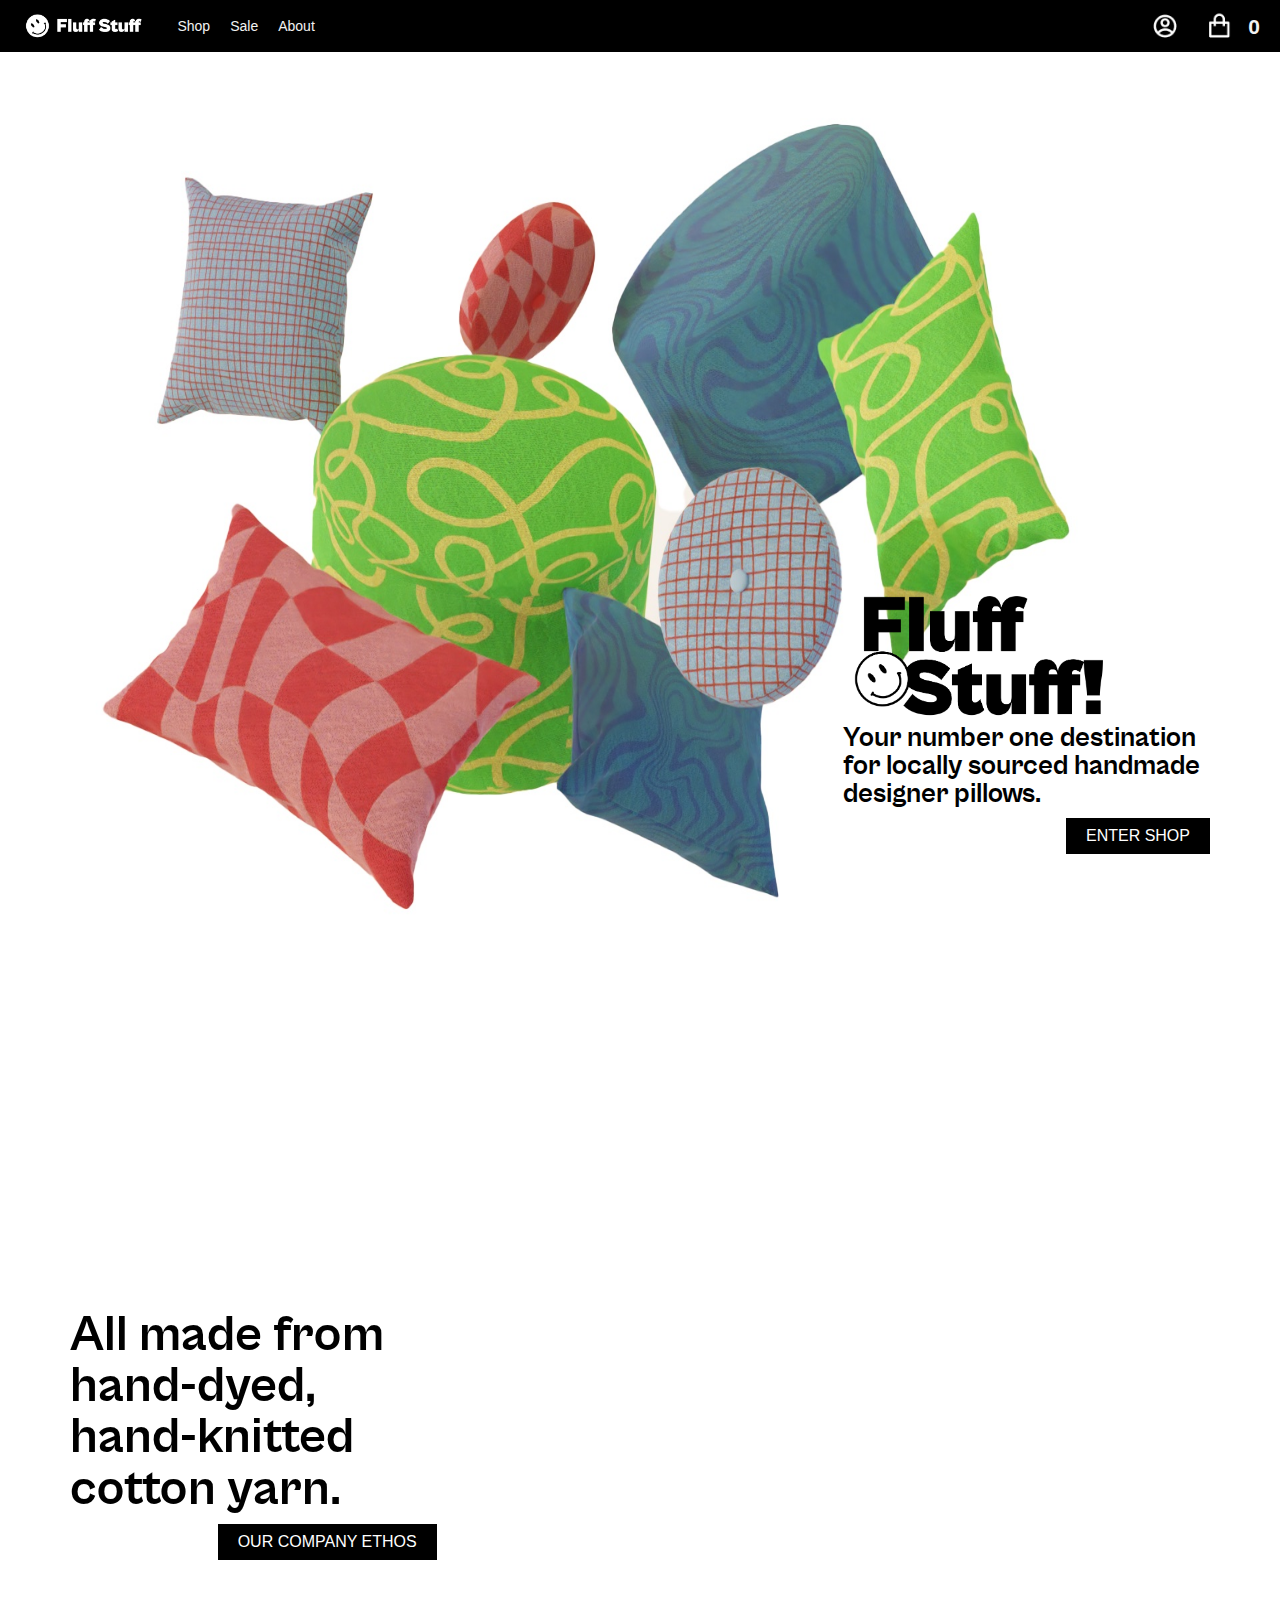
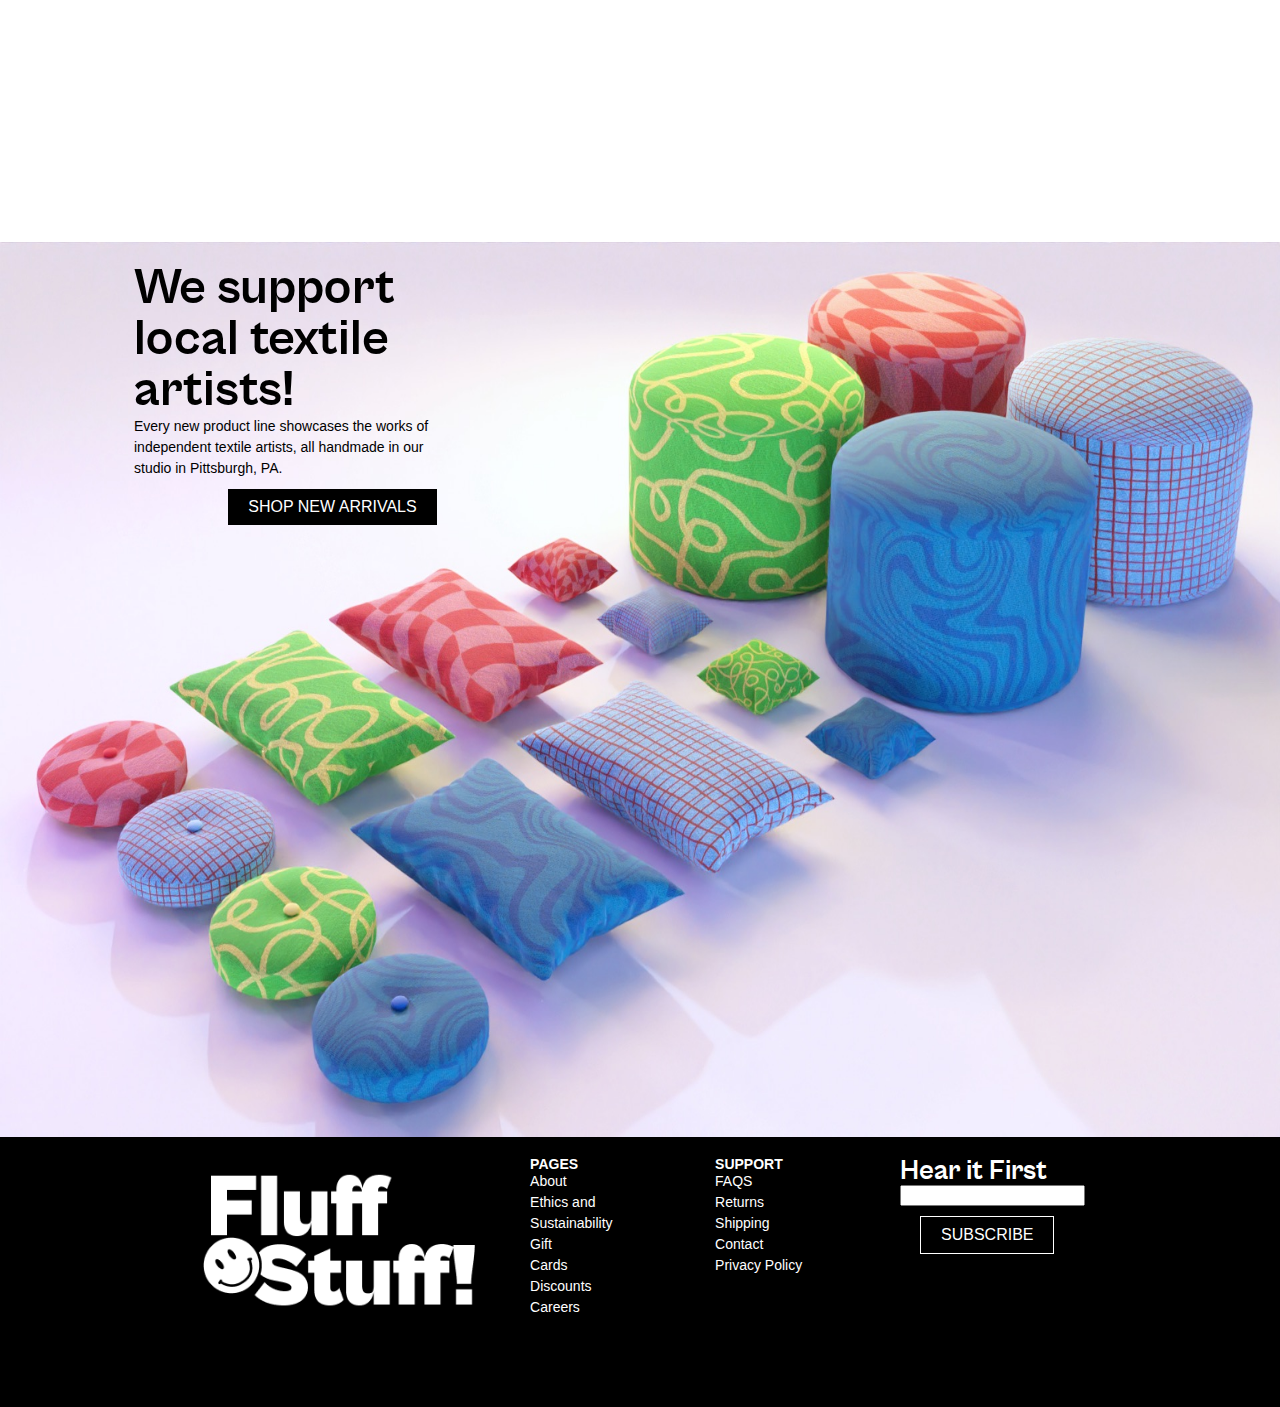
==== index.html @ 9a4e1369 "Deployment from Codesandbox." ====
<!DOCTYPE html>
<html lang="en">
  <head>
    <meta charset="UTF-8" />
    <meta name="viewport" content="width=device-width, initial-scale=1.0" />
    <meta http-equiv="X-UA-Compatible" content="ie=edge" />
    <link rel="stylesheet" type="text/css" href="style.css" />
    <title>PUI Website</title>
  </head>

  <body>
    <! STICKY NAV !>
    <div class="navbar" id="mynavbar">
      <div>
        <a href="index.html">
          <img id="sitelogo" src="images/site-logo.png" height="50px" />
        </a>
      </div>
      <a href="shop.html">Shop</a>
      <a href="contact.asp">Sale</a>
      <a href="about.asp">About</a>
      <a id="nav-rightside" href="cart.html">
        <img src="images/store-icons.png" height="35px" />

        <h4 id="cartitems">0</h4>
      </a>
    </div>

    <section class="section1">
      <div class="container">
        <div class="item-a">
          <img src="images/sitelogo2.png" height="40%" />
          <h3>
            Your number one destination for locally sourced handmade designer
            pillows.
          </h3>
          <div class="enter-shop">
            <a href="shop.html" class="button">ENTER SHOP</a>
          </div>
        </div>
      </div>
    </section>
    <section>
      <div class="container">
        <div class="item-b">
          <h2>All made from hand-dyed, hand-knitted cotton yarn.</h2>
          <div class="enter-shop">
            <a href="shop.html" class="button">OUR COMPANY ETHOS</a>
          </div>
        </div>
      </div>
    </section>
    <section class="section3">
      <div class="container">
        <div class="item-c">
          <h2>We support local textile artists!</h2>
          <p>
            Every new product line showcases the works of independent textile
            artists, all handmade in our studio in Pittsburgh, PA.
          </p>
          <div class="enter-shop">
            <a href="shop.html" class="button">SHOP NEW ARRIVALS</a>
          </div>
        </div>
      </div>
    </section>
  </body>
  <div class="footer">
    <div class="footer-1">
      <img src="images/site-logo-footer.png" height="80%" />
    </div>
    <div class="footer-2">
      <b class="p-white">PAGES</b>
      <p class="p-white">
        About<br />
        Ethics and Sustainability<br />
        Gift<br />
        Cards<br />
        Discounts<br />
        Careers<br />
      </p>
    </div>
    <div class="footer-3">
      <b class="p-white">SUPPORT</b>
      <p class="p-white">
        FAQS<br />
        Returns<br />
        Shipping<br />
        Contact<br />
        Privacy Policy
      </p>
    </div>
    <div class="footer-4">
      <h3 style="color: white;">Hear it First</h3>
      <input type="text" />
      <div class="button">
        <a href="shop.html" class="subscribe">SUBSCRIBE</a>
      </div>
    </div>
  </div>
  <script type="text/javascript" src="js/script.js"></script>
</html>
---- style.css ----
/* http://meyerweb.com/eric/tools/css/reset/ 
   v2.0 | 20110126
   License: none (public domain)
*/
/* CSS RESET */
html,
body,
div,
span,
applet,
object,
iframe,
h1,
h2,
h3,
h4,
h5,
h6,
p,
blockquote,
pre,
a,
abbr,
acronym,
address,
big,
cite,
code,
del,
dfn,
em,
img,
ins,
kbd,
q,
s,
samp,
small,
strike,
strong,
sub,
sup,
tt,
var,
b,
u,
i,
center,
dl,
dt,
dd,
ol,
ul,
li,
fieldset,
form,
label,
legend,
table,
caption,
tbody,
tfoot,
thead,
tr,
th,
td,
article,
aside,
canvas,
details,
embed,
figure,
figcaption,
footer,
header,
hgroup,
menu,
nav,
output,
ruby,
section,
summary,
time,
mark,
audio,
video {
  margin: 0;
  padding: 0;
  border: 0;
  font-size: 100%;
  font: inherit;
  vertical-align: baseline;
}
/* HTML5 display-role reset for older browsers */
article,
aside,
details,
figcaption,
figure,
footer,
header,
hgroup,
menu,
nav,
section {
  display: block;
}
body {
  line-height: 1;
}
ol,
ul {
  list-style: none;
}
blockquote,
q {
  quotes: none;
}
blockquote:before,
blockquote:after,
q:before,
q:after {
  content: "";
  content: none;
}
table {
  border-collapse: collapse;
  border-spacing: 0;
}
/* END OF CSS RESET */
/* START OF CUSTOM CSS */

b {
  font-weight: bold;
}

/* Importing system fonts */

@font-face {
  font-family: "cabinet_groteskbold";
  src: url("fonts/cabinetgrotesk-bold-webfont.woff2") format("woff2"),
    url("fonts/cabinetgrotesk-bold-webfont.woff") format("woff");
  font-weight: normal;
  font-style: normal;
}

@font-face {
  font-family: "cabinet_groteskextrabold";
  src: url("fonts/cabinetgrotesk-extrabold-webfont.woff2") format("woff2"),
    url("fonts/cabinetgrotesk-extrabold-webfont.woff") format("woff");
  font-weight: normal;
  font-style: normal;
}

@font-face {
  font-family: "cabinet_groteskblack";
  src: url("fonts/cabinetgrotesk-black-webfont.woff2") format("woff2"),
    url("fonts/cabinetgrotesk-black-webfont.woff") format("woff");
  font-weight: normal;
  font-style: normal;
}

html {
  /* font-family: Arial, Helvetica, sans-serif; */
  font-family: "IBM Plex Sans", Helvetica, Arial, sans-serif;
  font-weight: 300;
  font-size: 14px;
}

* {
  box-sizing: border-box;
  /* background: rgba(255, 0, 0, 0.3); */
}

h1 {
  font-family: cabinet_groteskextrabold, serif;
  line-height: 0px;
}
h2 {
  font-family: cabinet_groteskbold, serif;
  font-size: 4vw;
  color: black;
}

h3 {
  font-family: cabinet_groteskbold, serif;
  font-size: 2em;
  color: black;
}
h4 {
  font-family: "IBM Plex Sans", Helvetica, Arial, sans-serif;
  font-size: 1.5em;
  color: black;
  font-weight: bold;
}
h5 {
  font-family: "Gill Sans", "Gill Sans MT", Calibri, "Trebuchet MS", sans-serif;
  font-size: 2vw;
  font-weight: bold;
}
h6 {
  font-family: lust-didone, serif;
  font-weight: 700;
  font-style: normal;
}

/* For type, when you are declaring line-height, do so using "em" instead of "rem" so that the value is derived from the size of the element in question, not the root of the document. */

h1 {
  font-size: 3rem;

  padding-bottom: 1rem;
  color: #39a0ff;
  color: rgba(57, 160, 255, 0.8);
}

p {
  line-height: 1.5em;
  color: black;
}

/* strong can be used in place of "bold" and em can be used in place of "italic" */

p strong {
  font-weight: bold;
  /* text-transform: uppercase; */
}

p em {
  font-style: italic;
}

p a {
  color: rgba(57, 160, 255, 0.8);
  font-weight: 500;
  text-decoration: none;
}

p a:hover {
  text-decoration: underline;
}

figure {
  font-size: 0.8rem;
}

figure figcaption {
  font-family: arboria, sans-serif;
  font-weight: 400;
  font-style: normal;
  font-size: 0.8rem;
  text-transform: lowercase;
  padding: 1rem 0 2rem;
}

figure img {
  display: block;
  width: auto;
  height: 30vh;
  flex-direction: column;
}

header,
main,
.footer {
  display: grid;
  grid-template-columns: repeat(6, 1fr);
  grid-column-gap: 20px;
  padding: 0;
  background-color: black;
  grid-template-rows:
    [row1-start]
    30vh [row1-end];
}

/* building CSS Grid */

.footer-1 {
  grid-column-start: 2;
  grid-column-end: 3;
  grid-row-start: row1-start;
  grid-row-end: row1-end;
  padding: 20px 10px 40px 10px;
}
.footer-2 {
  grid-column-start: 3;
  grid-column-end: 4;
  grid-row-start: row1-start;
  grid-row-end: row1-end;
  padding: 20px 10px 40px 10px;
}
.footer-3 {
  grid-column-start: 4;
  grid-column-end: 5;
  grid-row-start: row1-start;
  grid-row-end: row1-end;
  padding: 20px 10px 40px 10px;
}
.footer-4 {
  grid-column-start: 5;
  grid-column-end: 6;
  grid-row-start: row1-start;
  grid-row-end: row1-end;
  padding: 20px 10px 40px 10px;
}

/* MAIN SITE GRID */

.container {
  display: grid;
  grid-template-columns: repeat(6, 1fr);
  grid-template-rows:
    [row1-start]
    19vh [row1-end row2-start] 19vh [row2-end row3-start]
    19vh [row3-end row4-start] 19vh [row4-end row5-start]
    19vh[row5-end];
  grid-column-gap: 20px;
  padding: 20px;
  color: white;
  margin-left: 50px;
  margin-right: 50px;
}

.item-b {
  grid-column-start: 1;
  grid-column-end: 3;
  grid-row-start: row3-start;
  grid-row-end: row5-end;
}
.item-a {
  grid-column-start: 5;
  grid-column-end: 7;
  grid-row-start: row4-start;
  grid-row-end: row5-end;
}
.item-c {
  grid-column-start: 1;
  grid-column-end: 3;
  grid-row-start: row1-start;
  grid-row-end: row1-end;
  margin-left: 5vw;
}

.product {
  grid-column-start: 1;
  grid-column-end: 2;
  grid-row-start: row1-end;
  grid-row-end: row3-end;
}
.product-customize {
  grid-column-start: 6;
  grid-column-end: 7;
  grid-row-start: row1-end;
  grid-row-end: row4-end;
}

/* END OF MAIN SITE GRID */

/* SHOP GRID */

.container-shop {
  display: grid;
  grid-template-columns: [col1] 10vw [col2]23vw [col3] 23vw[col4] 10vw [col5];
  grid-template-rows:
    [row1-start]
    35vh [row2-end row3-start]5vh [row3-end];
  grid-column-gap: 20px;
  padding-bottom: 50px;
  margin-left: 15vw;
  margin-right: 15vw;
  background-color: white;
}

.shop-head {
  margin-right: 15vw;
  margin-left: 15vw;
  background-color: white;
  padding: 50px;
}
.shop-1-caption {
  grid-column-start: col2;
  grid-column-end: col3;
  grid-row-start: row3-start;
  grid-row-end: row3-end;
  padding: 10px;
}
.shop-2-caption {
  grid-column-start: col3;
  grid-column-end: col4;
  grid-row-start: row3-start;
  grid-row-end: row3-end;
  padding: 10px;
}

.shop-1 {
  grid-column-start: col2;
  grid-column-end: col3;
  grid-row-start: row1-start;
  grid-row-end: row2-end;
  background-color: white;
  border: 1px solid rgb(80, 80, 80);
  padding: 10px;
}

.shop-2 {
  grid-column-start: col3;
  grid-column-end: col4;
  grid-row-start: row1-start;
  grid-row-end: row2-end;
  background-color: white;
  border: 1px solid rgb(80, 80, 80);
  padding: 10px;
}
/* END OF SHOP GRID */

/* Nav Bar */

#sitelogo {
  padding: 5px;
}
.navbar a {
  color: #f2f2f2;
  text-align: center;
  margin: auto 10px;
  text-decoration: none;
}
.navbar div a {
  padding: 0px;
}

#nav-rightside {
  margin: auto 10px auto auto;
  display: flex;
  flex-direction: row;
}

.navbar {
  overflow: hidden;
  display: flex;
  flex-direction: row;
  background-color: black;
  position: sticky;
  top: 0; /* Position the navbar at the top of the page */
  width: 100%; /* Full width */
}

.full-width {
  left: 100%;
  margin-top: 50px;
  margin-left: -50vw;
  margin-right: 0;
  max-width: 100vw;
  position: relative;
  right: 0;
  width: 100vw;
  height: 100vh;
}

.p-white {
  color: white;
}

.shop-item {
  max-width: 100%;
  max-height: 80vh;
  display: block;
  margin-left: auto;
  margin-right: auto;
}

html {
  background: url(images/cloud-bg.jpeg) no-repeat center center fixed;
  -webkit-background-size: cover;
  -moz-background-size: cover;
  -o-background-size: cover;
  background-size: cover;
}

/* SECTION BACKGROUND IMAGES */

.section1 {
  background-image: url("images/pillows-pg.jpg");
  background-size: 100% 100%;
}

.section3 {
  background-image: url("images/section-3.jpg");
  background-size: 100% 100%;
}
.section4 {
  background-image: url("images/section-4.jpg");
  background-size: 100% 100%;
}

#floor-pouf {
  background-image: url("images/floor-pouf-1.png");
  background-size: 50%;
  background-position: center; /* Center the image */
  background-repeat: no-repeat; /* Do not repeat the image */
  background-color: white;
}

/* ETC ETC */

.shop-main {
  margin-top: 100px;
}

.shop-label {
  font-size: 10em;
  color: white;
  transform: rotate(-90deg);
  position: fixed;
  bottom: 25%;
  left: -2%;
}

sup {
  position: relative;
  top: -3em;
  left: 1em;
  font-size: 20%;
  font-family: "IBM Plex Sans", Helvetica, Arial;
}

.select {
  margin: 10px;
  margin-top: 40px;
}

.enter-shop {
  margin-top: 10px;
  float: right;
  bottom: 0;
}

.button {
  background-color: black; /* Green */
  border: none;
  color: white;
  padding: 10px 20px;
  text-align: center;
  text-decoration: none;
  display: inline-block;
  font-size: 16px;
}

.subscribe {
  background-color: black; /* Green */
  border: 1px solid white;
  color: white;
  padding: 10px 20px;
  text-align: center;
  text-decoration: none;
  display: inline-block;
  font-size: 16px;
}

.active {
  font-weight: bold;
}

#cartitems {
  color: #f2f2f2;
  text-align: center;
  margin: auto 10px;
  text-decoration: none;
}

#popup {
  display: none;
  position: fixed; /* Stay in place */
  padding: 50px;
  top: 50%;
  left: 50%;
  transform: translate(-50%, -50%);
  width: 20%; /* Full width */
  height: 20%; /* Full height */
  overflow: auto; /* Enable scroll if needed */
  background-color: white;
  opacity: 80%;
  border: 2px solid black;
}

.color-options {
  max-width: 90px;
}

.select-color {
  display: flex;
  flex-direction: row;
}

.cart-section {
  margin: 0px 15%;
  background-color: white;
  min-height: 100vh;
}

/* CART GRID */

.container-cart {
  display: grid;
  grid-template-columns: [col1] 16% [col2]32% [col3] 16%[col4] 16% [col5];
  grid-template-rows:
    [row1-start]
    10vh [row1-end row2-start] 15vh [row2-end];
  grid-column-gap: 15px;
  margin: 5px 50px;
  border-top: 1px solid black;
}
.container-cart > * {
  display: flex;
  justify-content: center;
  align-items: center;
}

.cart-item {
  grid-column-start: col1;
  grid-column-end: col2;
  grid-row-start: row1-start;
  grid-row-end: row2-end;
}
.cart-item-description {
  grid-column-start: col2;
  grid-column-end: col3;
  grid-row-start: row1-start;
  grid-row-end: row2-end;
}
.cart-item-price {
  grid-column-start: col3;
  grid-column-end: col4;
  grid-row-start: row1-start;
  grid-row-end: row2-end;
}

.cart-item-quantity {
  grid-column-start: col4;
  grid-column-end: col5;
  grid-row-start: row1-start;
  grid-row-end: row2-end;
}
.cart-item-total {
  grid-column-start: col5;
  grid-column-end: col6;
  grid-row-start: row1-start;
  grid-row-end: row2-end;
}

.cart-details {
  grid-column-start: col4;
  grid-column-end: col6;
  grid-row-start: row1-start;
  grid-row-end: row1-end;
  background-color: white;
  display: flex;
  justify-content: space-between;
  align-items: flex-start;
  padding-top: 10px;
}
.cart-details2 {
  grid-column-start: col4;
  grid-column-end: col6;
  grid-row-start: row2-start;
  grid-row-end: row2-start;
  background-color: white;
  display: flex;
  justify-content: flex-end;
  align-items: flex-start;
  padding-top: 20px;
}

.container-cart-labels {
  display: flex;
  flex-direction: row;
  justify-content: space-around;
  gap: 10px;
  padding: 50px 50px 0px 50px;
}

.child {
  width: 50%;
}

/* END OF CART GRID */
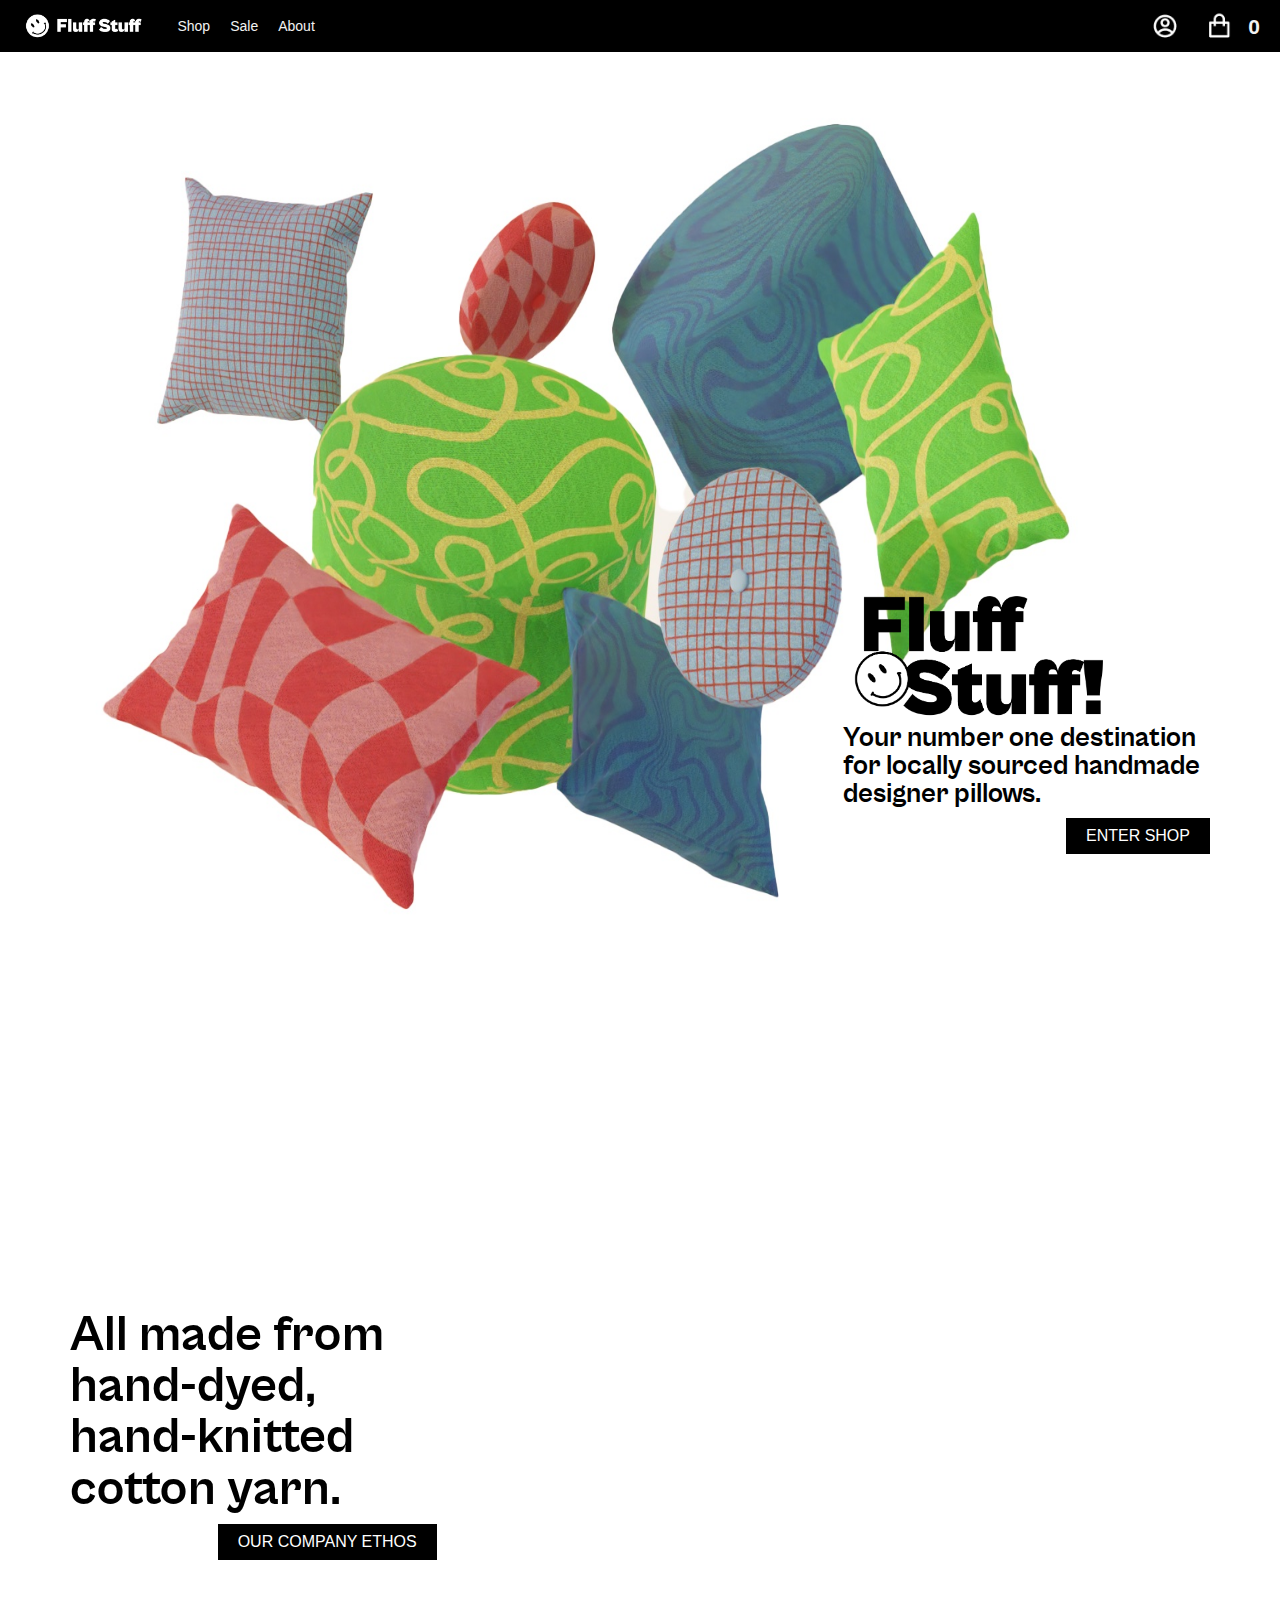
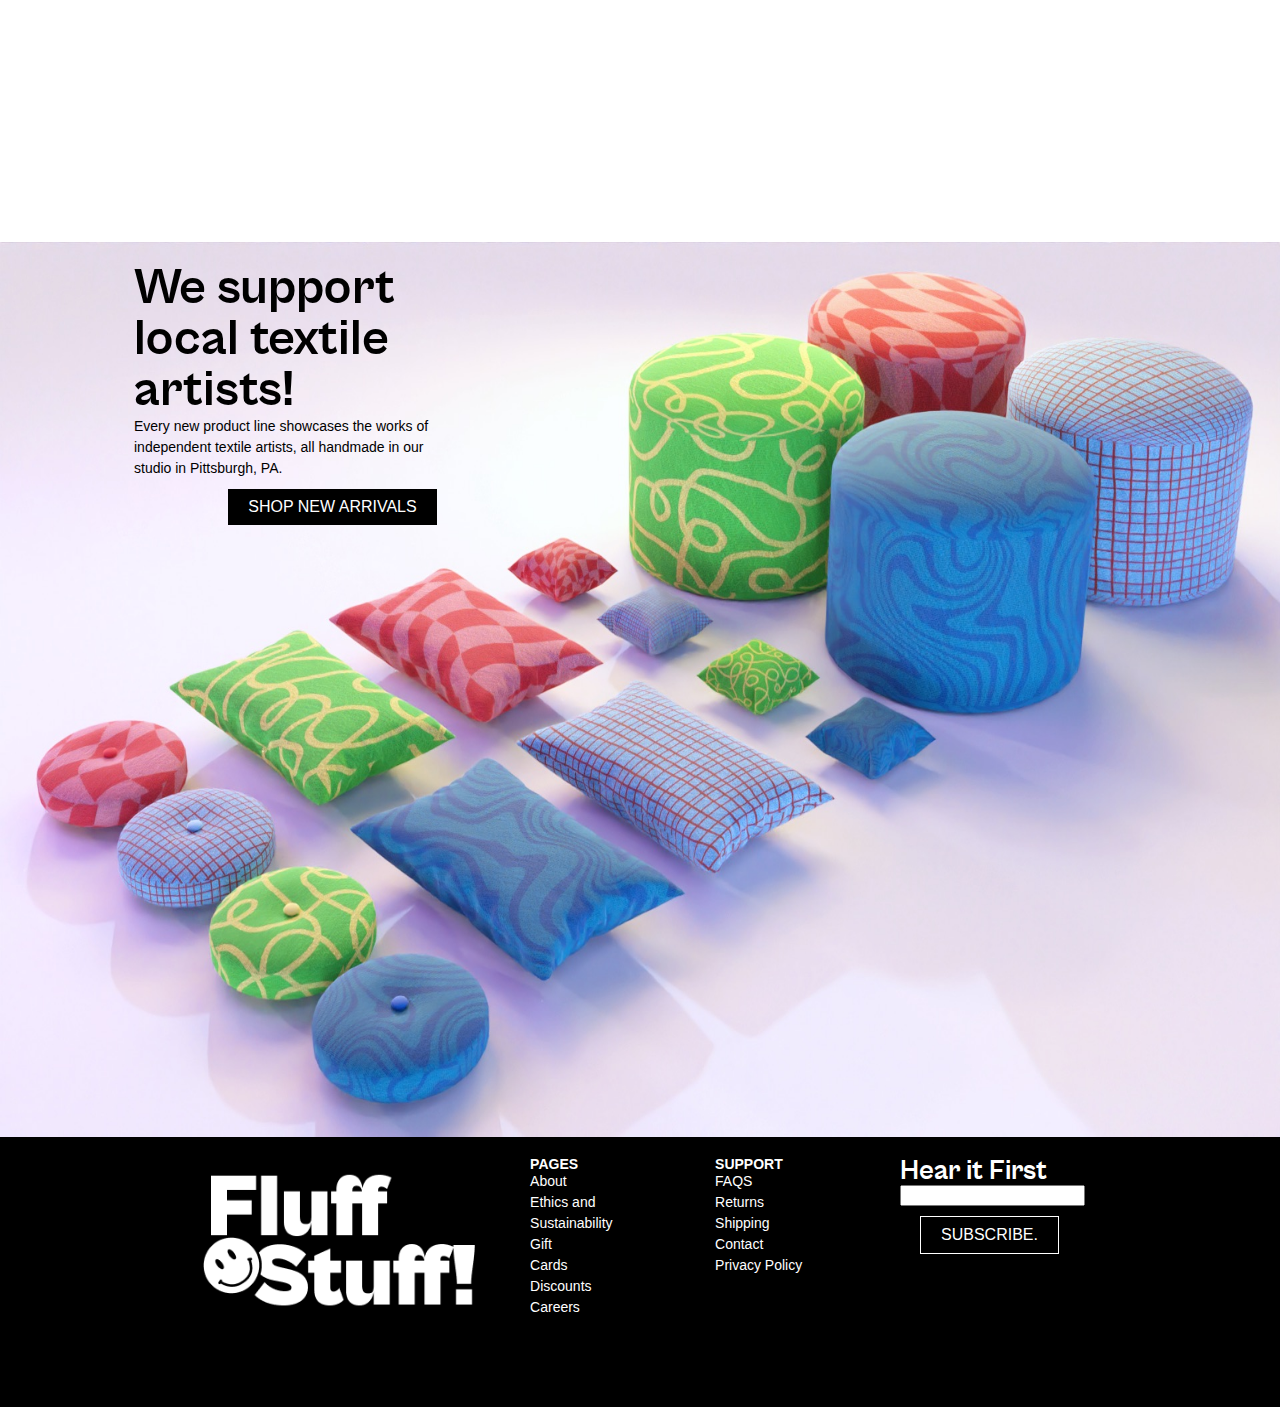
==== commit 586bbebb: "Deployment from Codesandbox." ====
--- a/index.html
+++ b/index.html
@@ -94,7 +94,7 @@
       <h3 style="color: white;">Hear it First</h3>
       <input type="text" />
       <div class="button">
-        <a href="shop.html" class="subscribe">SUBSCRIBE</a>
+        <a href="shop.html" class="subscribe">SUBSCRIBE.</a>
       </div>
     </div>
   </div>
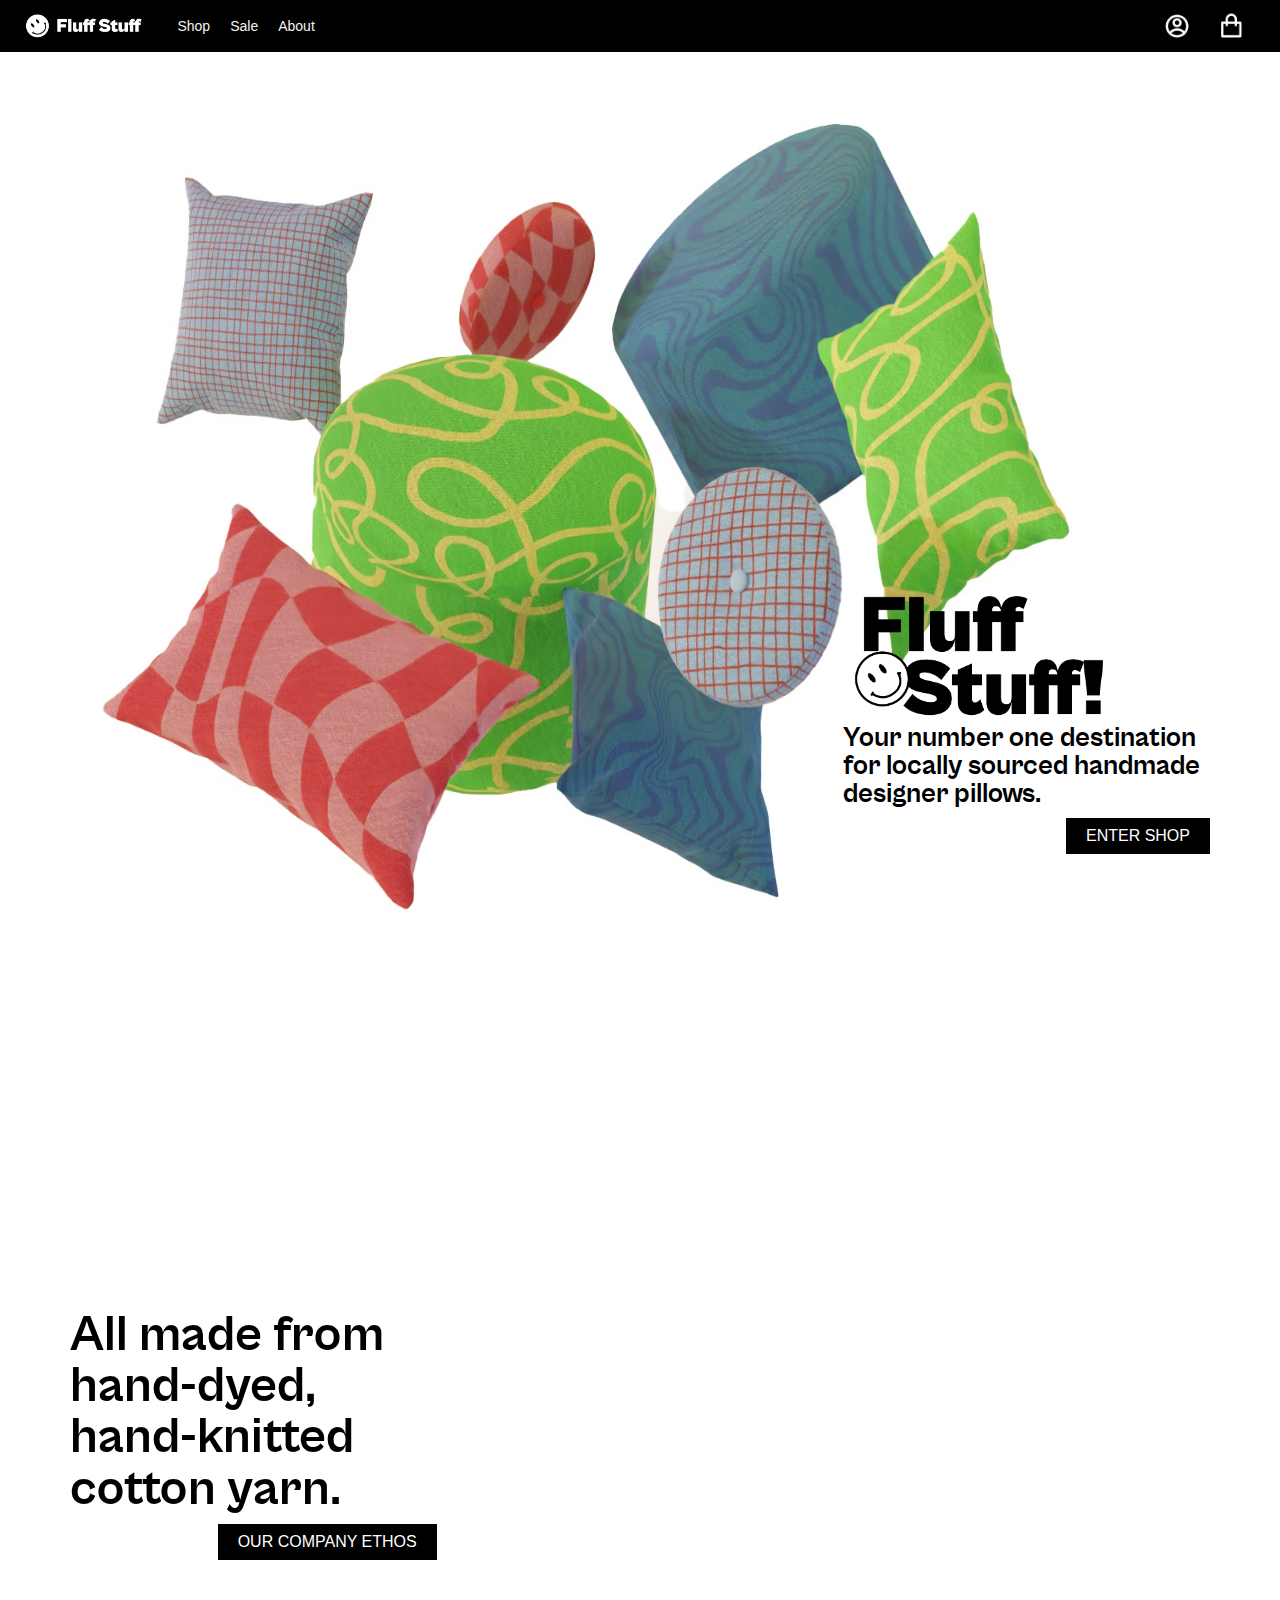
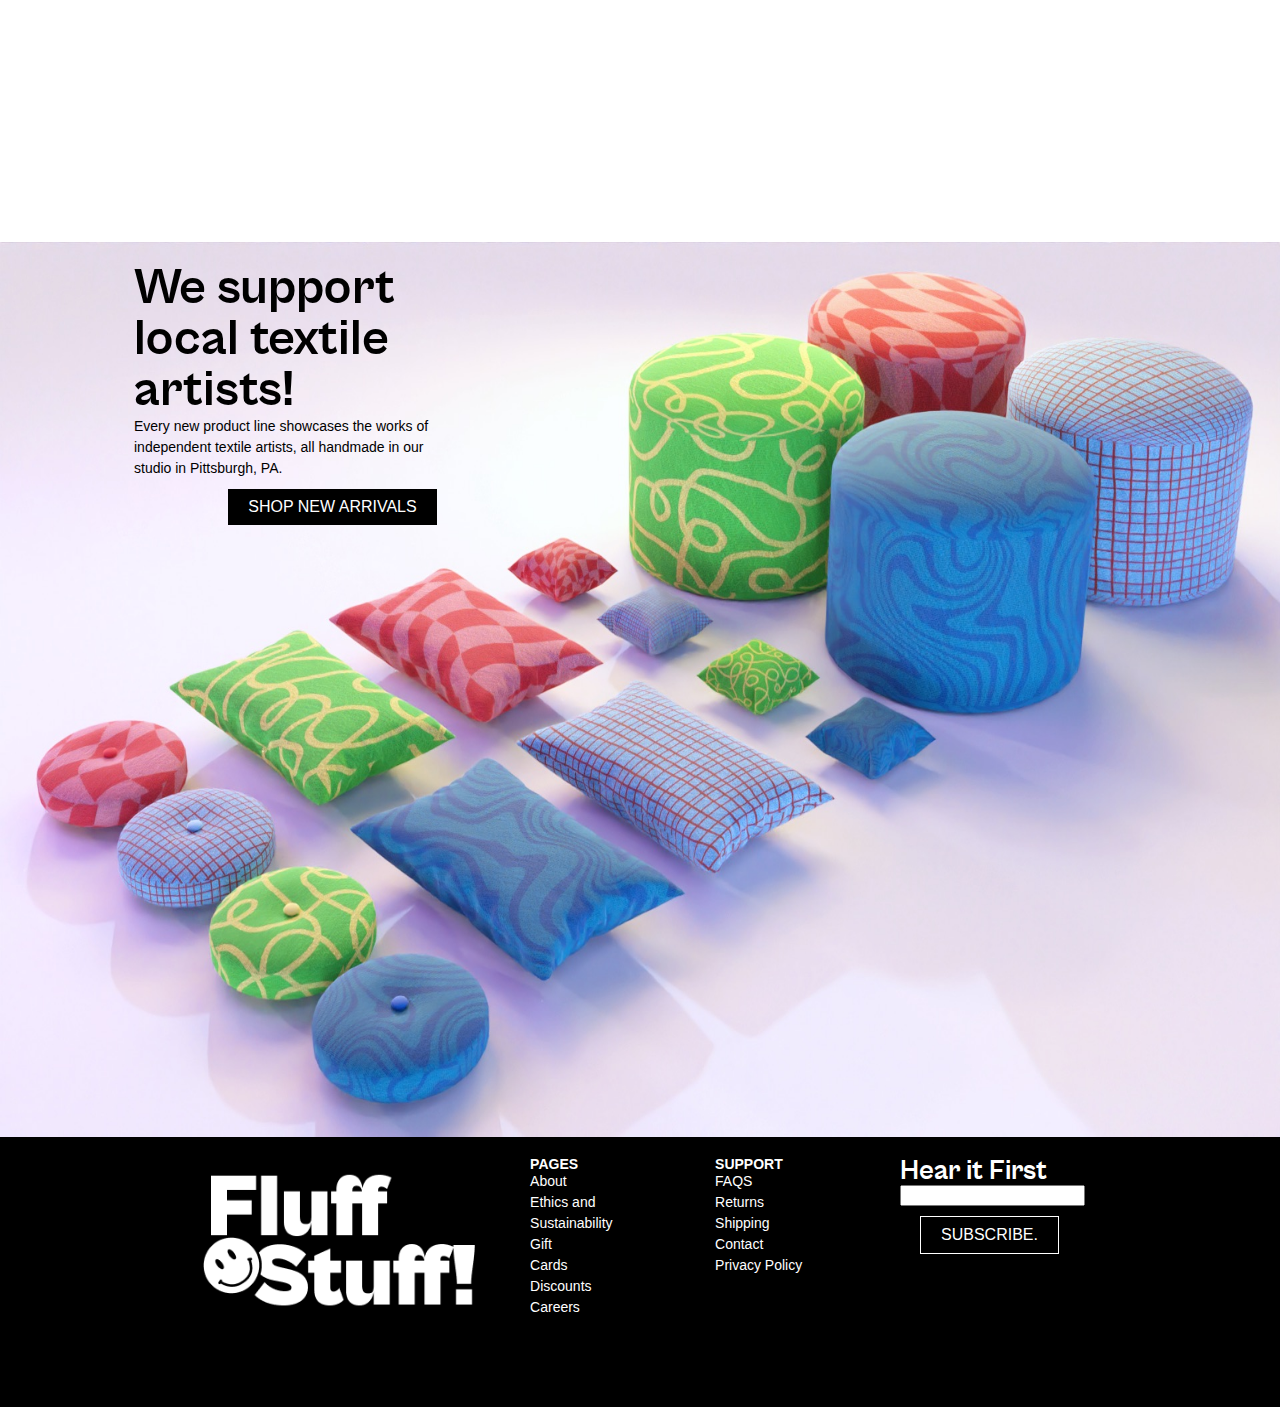
==== commit 75b8ca1f: "Deployment from Codesandbox." ====
--- a/index.html
+++ b/index.html
@@ -6,9 +6,10 @@
     <meta http-equiv="X-UA-Compatible" content="ie=edge" />
     <link rel="stylesheet" type="text/css" href="style.css" />
     <title>PUI Website</title>
+    <script src="js/script.js" async></script>
   </head>
 
-  <body>
+  <body onload="onLoad()">
     <! STICKY NAV !>
     <div class="navbar" id="mynavbar">
       <div>
@@ -22,7 +23,15 @@
       <a id="nav-rightside" href="cart.html">
         <img src="images/store-icons.png" height="35px" />
 
-        <h4 id="cartitems">0</h4>
+        <h4 id="cartitems">
+          <script>
+            var cartitems = JSON.parse(localStorage.getItem("cart"));
+            var nItems = carItems.length;
+            document.getElementById("cartitems").innerText = JSON.stringify(
+              nItems
+            );
+          </script>
+        </h4>
       </a>
     </div>
 
@@ -98,5 +107,4 @@
       </div>
     </div>
   </div>
-  <script type="text/javascript" src="js/script.js"></script>
 </html>
--- a/style.css
+++ b/style.css
@@ -524,8 +524,7 @@
 }
 
 .select {
-  margin: 10px;
-  margin-top: 40px;
+  margin: 20px;
 }
 
 .enter-shop {
@@ -535,6 +534,17 @@
 }
 
 .button {
+  background-color: black; /* Green */
+  border: none;
+  color: white;
+  padding: 10px 20px;
+  text-align: center;
+  text-decoration: none;
+  display: inline-block;
+  font-size: 16px;
+}
+
+.add-to-cart {
   background-color: black; /* Green */
   border: none;
   color: white;
@@ -627,36 +637,43 @@
   grid-row-start: row1-start;
   grid-row-end: row2-end;
 }
-.cart-item-price {
+.item-price-container {
   grid-column-start: col3;
   grid-column-end: col4;
   grid-row-start: row1-start;
   grid-row-end: row2-end;
 }
 
-.cart-item-quantity {
+.item-quantity-container {
   grid-column-start: col4;
   grid-column-end: col5;
   grid-row-start: row1-start;
   grid-row-end: row2-end;
 }
-.cart-item-total {
+.cart-item-total-parent {
   grid-column-start: col5;
   grid-column-end: col6;
   grid-row-start: row1-start;
   grid-row-end: row2-end;
+  display: flex;
+  flex-direction: column;
+}
+.container-cart-details {
+  padding-right: 5vh;
+  padding-bottom: 5vh;
 }
 
 .cart-details {
+  /*overall cart details */
   grid-column-start: col4;
   grid-column-end: col6;
   grid-row-start: row1-start;
   grid-row-end: row1-end;
   background-color: white;
   display: flex;
-  justify-content: space-between;
+  justify-content: flex-end;
+  gap: 10vw;
   align-items: flex-start;
-  padding-top: 10px;
 }
 .cart-details2 {
   grid-column-start: col4;
@@ -682,4 +699,15 @@
   width: 50%;
 }
 
+.remove-item {
+  font-size: 0.75rem;
+}
+
+/* styling the quantity input box */
+
+.input-text {
+  background-color: red;
+  width: 3vh;
+  height: 2rem;
+}
 /* END OF CART GRID */
